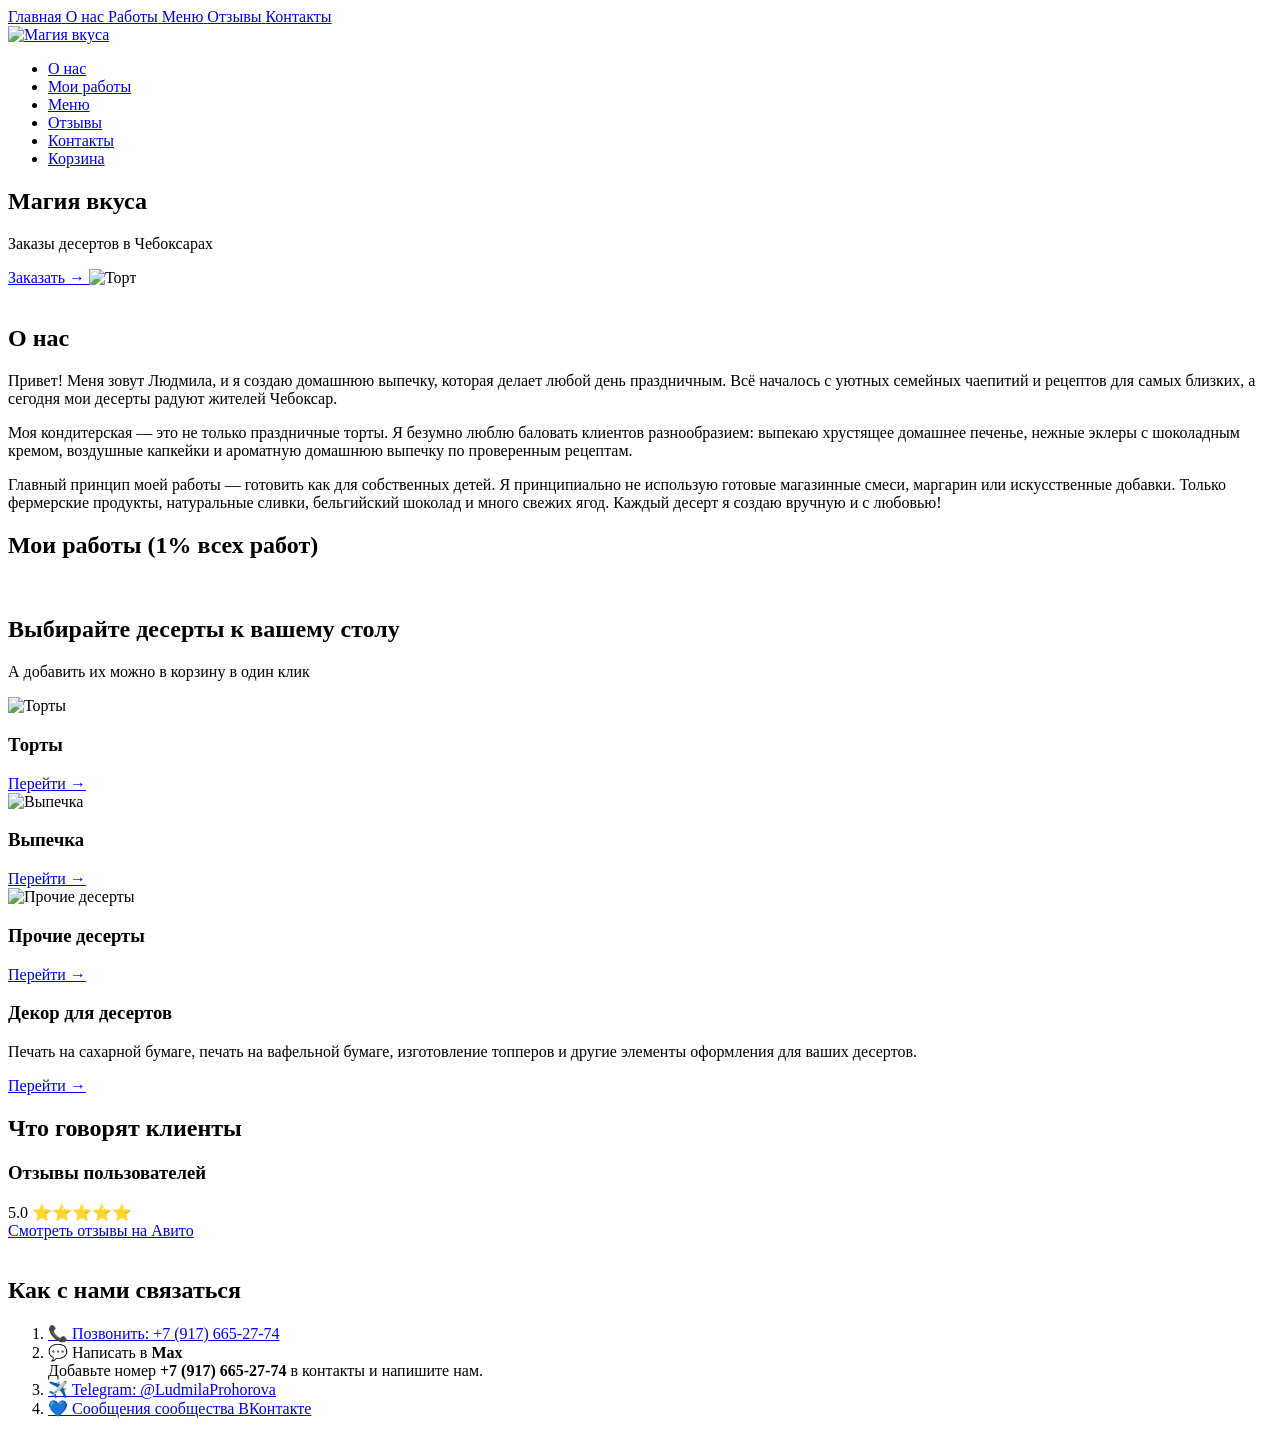
==== index.html @ 68840480 "Add files via upload" ====
<!DOCTYPE html>
<html lang="ru">
<head>
    <meta charset="UTF-8">
    <meta name="viewport" content="width=device-width, initial-scale=1.0">

    <title>Магия вкуса — Домашние торты и десерты в Чебоксарах</title>

    <meta name="description" content="Домашние торты, капкейки, печенье, выпечка, бенто-торты, печать на сахарной и вафельной бумаге, топперы. Заказать десерты в Чебоксарах.">

    <meta name="keywords" content="торты Чебоксары, домашние торты, капкейки, десерты, бенто торт, выпечка, печать на сахарной бумаге, топперы">

    <meta name="author" content="Магия вкуса">

    <meta property="og:title" content="Магия вкуса">
    <meta property="og:description" content="Домашние торты и десерты в Чебоксарах">
    <meta property="og:image" content="img/logo.png">
    <meta property="og:type" content="website">
    <meta name="viewport" content="width=device-width, initial-scale=1.0">

    <!-- Google Fonts -->
    <link rel="preconnect" href="https://fonts.googleapis.com">
    <link rel="preconnect" href="https://fonts.gstatic.com" crossorigin>
    <link href="https://fonts.googleapis.com/css2?family=Inter:wght@300;400;500;600;700;800&display=swap" rel="stylesheet">

    <link rel="stylesheet" href="css/style.css">
    <link rel="stylesheet" href="css/adaptive.css">

    <title>Магия вкуса</title>

    <link rel="icon" type="image/x-icon" href="img/favicon.ico">
    <link rel="icon" type="image/png" sizes="32x32" href="img/favicon-32.png">
    <link rel="icon" type="image/png" sizes="48x48" href="img/favicon-48.png">
</head>
<body>
<header class="header">
    <nav class="side-menu">

    <a href="#home" class="active">
        <span>Главная</span>
    </a>

    <a href="#about">
        <span>О нас</span>
    </a>

    <a href="#works">
        <span>Работы</span>
    </a>

    <a href="#catalog">
        <span>Меню</span>
    </a>

    <a href="#reviews">
        <span>Отзывы</span>
    </a>

    <a href="#contacts">
        <span>Контакты</span>
    </a>

</nav>

</nav>
    <div class="container">

        <nav class="navbar">

            <a href="index.html" class="logo">
                <img src="img/logo.png" alt="Магия вкуса">
            </a>

            <ul class="menu">
                <li><a href="index.html#about">О нас</a></li>
                <li><a href="index.html#works">Мои работы</a></li>
                <li><a href="index.html#catalog">Меню</a></li>
                <li><a href="index.html#reviews">Отзывы</a></li>
                <li><a href="index.html#contacts">Контакты</a></li>
                <li><a href="cart.html">Корзина</a></li>
            </ul>

        </nav>

    </div>
</header>
<section class="hero", id="home">
    <div class="container hero-content">

        <div class="hero-left">

            <h1>Магия вкуса</h1>

            <p>Заказы десертов в Чебоксарах</p>

            <a href="index.html#catalog" class="hero-btn">
                Заказать →
            </a>

            <img src="img/cake.png" class="cake" alt="Торт">

        </div>

        <div class="hero-right">

            <img src="img/pie.png" alt="">
            <img src="img/cookies.png" alt="">
            <img src="img/cupcake.png" alt="">
            <img src="img/eclair.png" alt="">

        </div>

    </div>
</section>
<section class="about" id="about">
    <div class="container">

        <div class="about-box">

    <h2>О нас</h2>

    <p>
        Привет! Меня зовут Людмила, и я создаю домашнюю выпечку, которая делает любой день праздничным. Всё началось с уютных семейных чаепитий и рецептов для самых близких, а сегодня мои десерты радуют жителей Чебоксар.
    </p>

    <p>
        Моя кондитерская — это не только праздничные торты. Я безумно люблю баловать клиентов разнообразием: выпекаю хрустящее домашнее печенье, нежные эклеры с шоколадным кремом, воздушные капкейки и ароматную домашнюю выпечку по проверенным рецептам.
    </p>

    <p>
        Главный принцип моей работы — готовить как для собственных детей. Я принципиально не использую готовые магазинные смеси, маргарин или искусственные добавки. Только фермерские продукты, натуральные сливки, бельгийский шоколад и много свежих ягод. Каждый десерт я создаю вручную и с любовью!
    </p>

</div>

    </div>
</section>
<section class="works" id="works">
    <div class="container">

        <h2 class="works-title">
            Мои работы <span>(1% всех работ)</span>
        </h2>

        <div class="works-box">

            <img src="img/t1.jpg" alt="">
            <img src="img/t2.jpg" alt="">
            <img src="img/t3.jpg" alt="">
            <img src="img/t4.jpg" alt="">
            <img src="img/t5.jpg" alt="">

            <img src="img/t6.jpg" alt="">
            <img src="img/t7.jpg" alt="">
            <img src="img/t8.jpg" alt="">
            <img src="img/t9.jpg" alt="">
            <img src="img/t10.jpg" alt="">

            <img src="img/t11.jpg" alt="">
            <img src="img/t12.jpg" alt="">
            <img src="img/t13.jpg" alt="">
            <img src="img/t14.jpg" alt="">
            <img src="img/t15.jpg" alt="">

        </div>

    </div>
</section>
<section class="catalog", id="catalog">
    <div class="container">

        <h2>Выбирайте десерты к вашему столу</h2>
        <p>А добавить их можно в корзину в один клик</p>

        <div class="catalog-box">

            <div class="catalog-card">
                <img src="img/t6.jpg" alt="Торты">
                <h3>Торты</h3>
                <a href="cakes.html">Перейти →</a>
            </div>

            <div class="catalog-card">
                <img src="img/t14.jpg" alt="Выпечка">
                <h3>Выпечка</h3>
                <a href="bakery.html">Перейти →</a>
            </div>

            <div class="catalog-card">
                <img src="img/t7.jpg" alt="Прочие десерты">
                <h3>Прочие десерты</h3>
                <a href="desserts.html">Перейти →</a>
            </div>

            <div class="catalog-decor">

                <alt="Декор">

                <div class="catalog-decor-info">

                    <h3>Декор для десертов</h3>

                    <p>
                        Печать на сахарной бумаге, печать на вафельной бумаге,
                        изготовление топперов и другие элементы оформления для ваших десертов.
                    </p>

                    <a href="decor.html">Перейти →</a>

                </div>

            </div>

        </div>

    </div>
</section>
<section class="reviews", id="reviews">

    <div class="reviews-header">

        <h2>Что говорят клиенты</h2>

        <div class="rating-box">

            <h3>Отзывы пользователей</h3>

            <div class="rating">
                <span class="score">5.0</span>
                ⭐⭐⭐⭐⭐
            </div>

            <a href="https://www.avito.ru/brands/3cb5f15e4f13156e96f4bce4f95b78b29a58a186ca04d9ce565fac9b9a55/all?gdlkerfdnwq=101&page_from=from_item_card_icon&iid=4516817706&sellerId=ef66aa068e5518991a8da0fc39f3d7d6"
               target="_blank"
               class="avito-btn">
                Смотреть отзывы на Авито
            </a>

        </div>

    </div>

    <div class="reviews-list">

        <img src="images/review1.png" alt="">
        <img src="images/review2.png" alt="">
        <img src="images/review3.png" alt="">
        <img src="images/review4.png" alt="">
        <img src="images/review5.png" alt="">
        <img src="images/review6.png" alt="">

    </div>

</section>
<section class="contacts", id="contacts">

    <h2>Как с нами связаться</h2>

    <ol>

        <li>
            <a href="tel:+79176652774">
                📞 Позвонить: +7 (917) 665-27-74
            </a>
        </li>

        <li>
            💬 Написать в <b>Max</b><br>
            Добавьте номер
            <b>+7 (917) 665-27-74</b>
            в контакты и напишите нам.
        </li>

        <li>
            <a href="https://t.me/LudmilaProhorova" target="_blank">
                ✈️ Telegram: @LudmilaProhorova
            </a>
        </li>

        <li>
            <a href="https://vk.com/themagicoftaste44" target="_blank">
                💙 Сообщения сообщества ВКонтакте
            </a>
        </li>

    </ol>

</section>
</body>

<script src="js/script.js"></script>

</html>
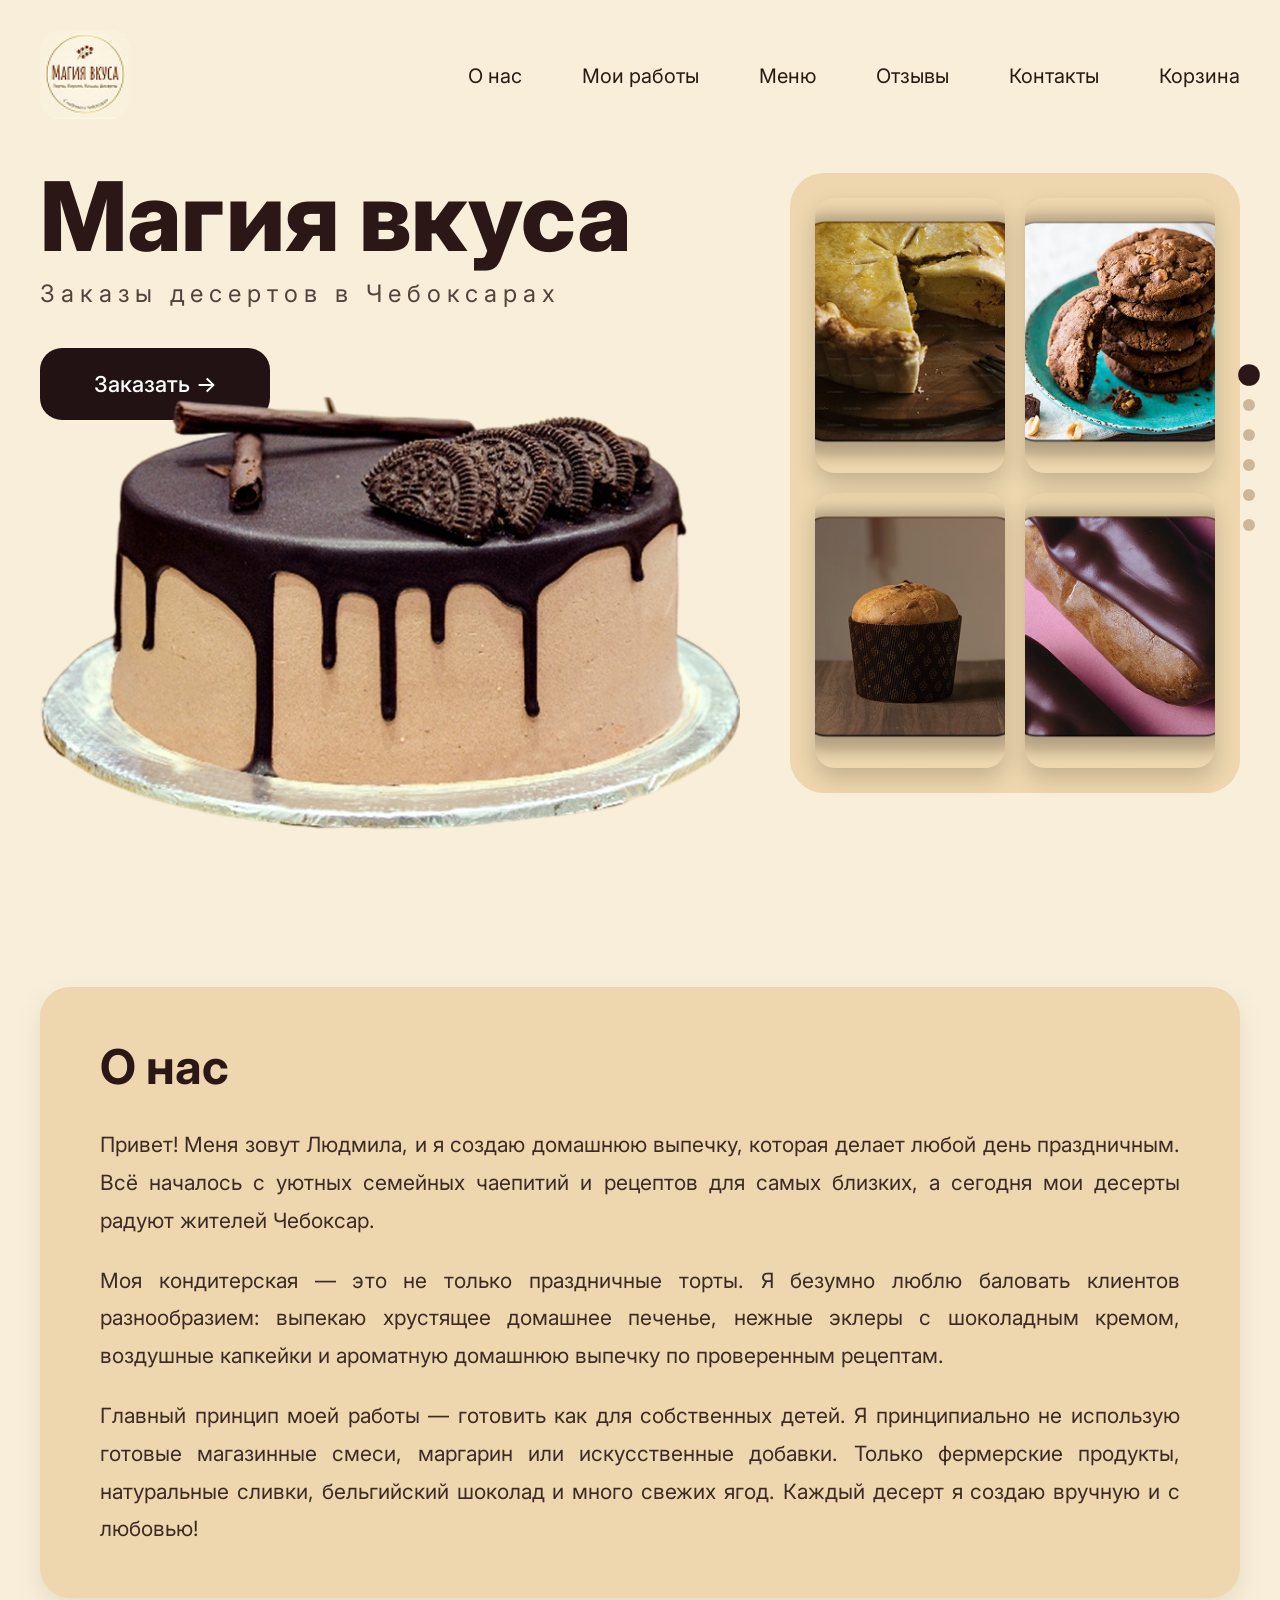
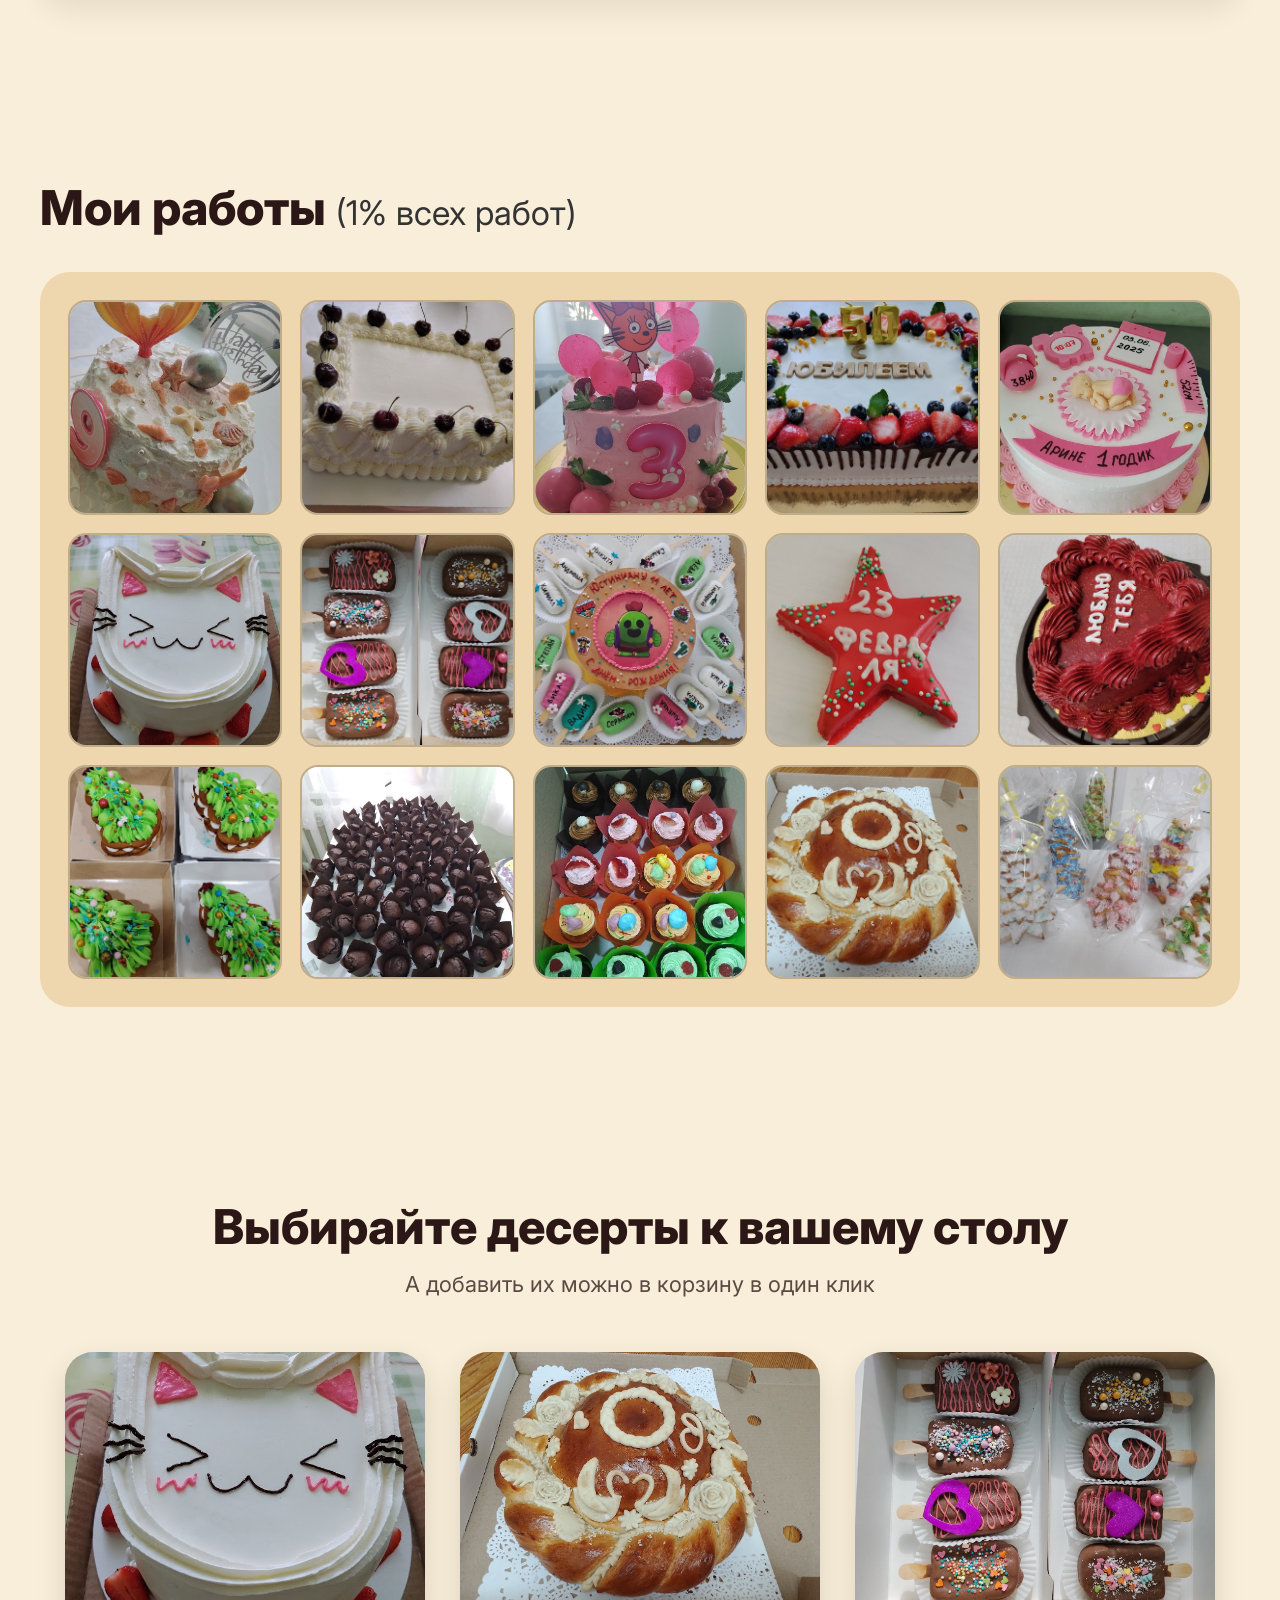
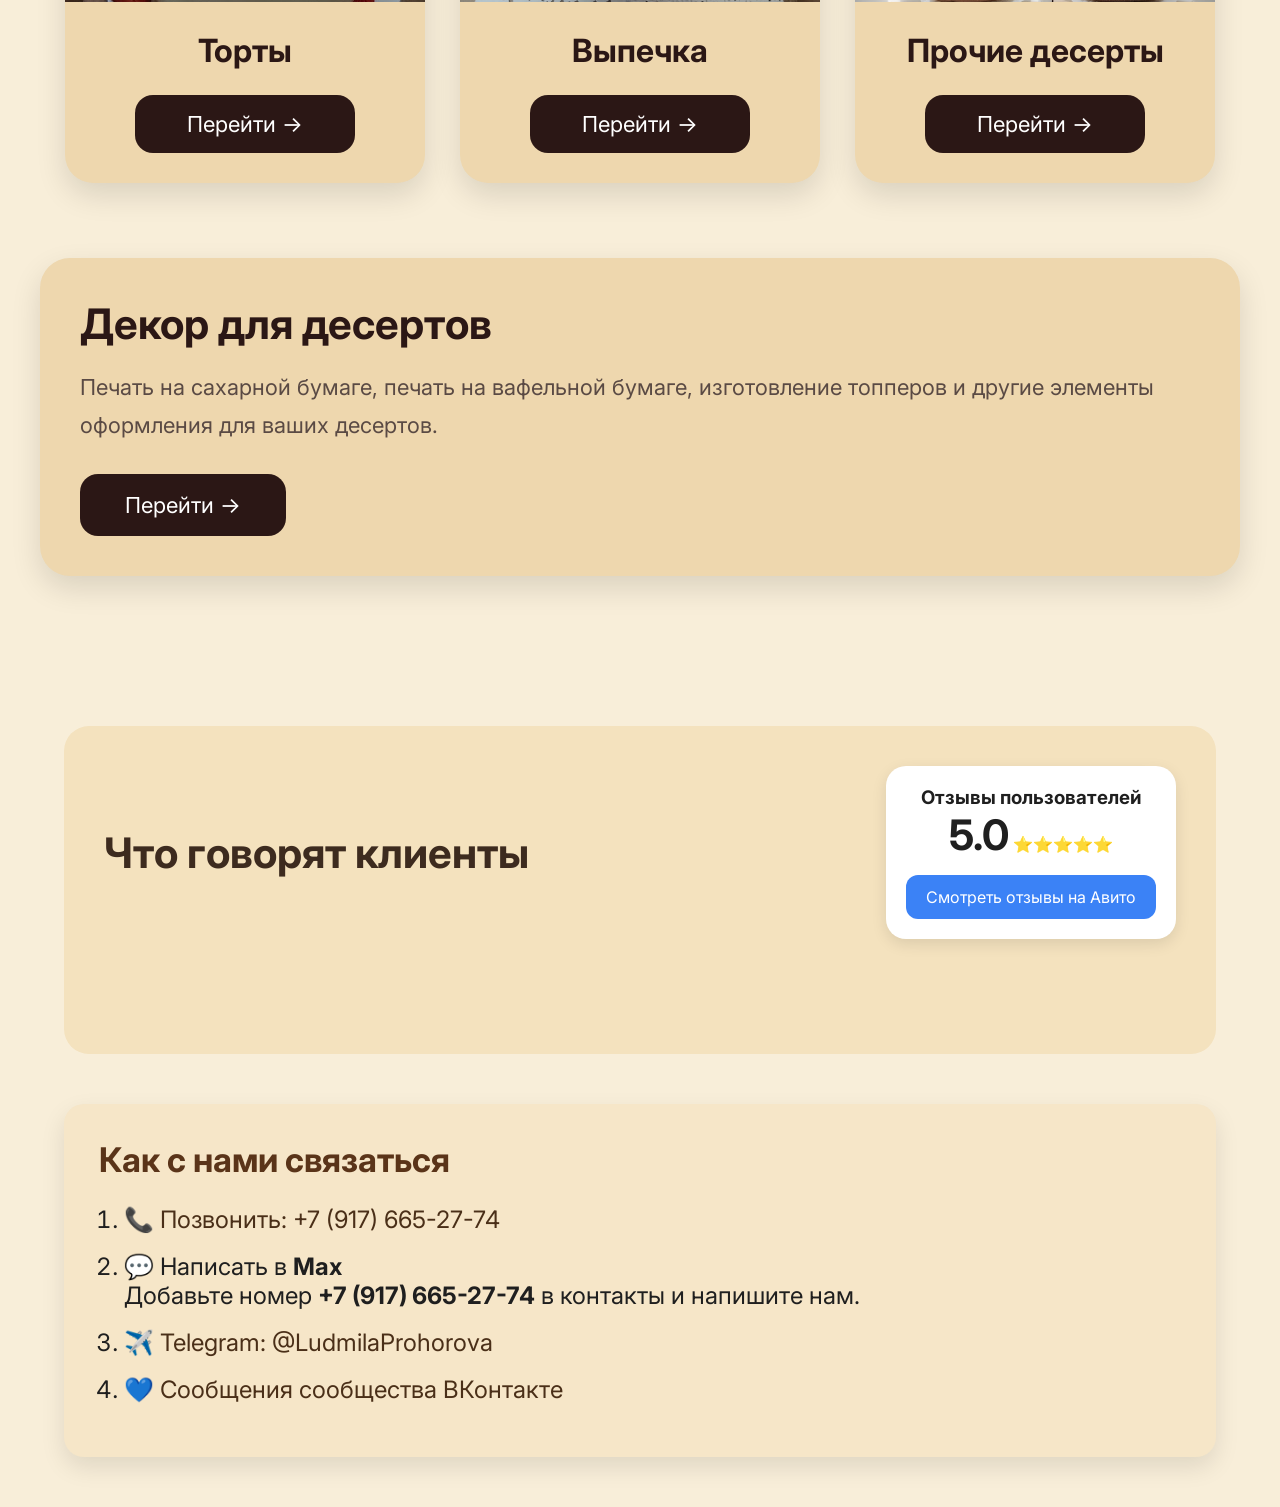
==== commit c76413fc: "Update index.html" ====
--- a/index.html
+++ b/index.html
@@ -1,293 +1,18 @@
+
 <!DOCTYPE html>
 <html lang="ru">
 <head>
     <meta charset="UTF-8">
     <meta name="viewport" content="width=device-width, initial-scale=1.0">
-
-    <title>Магия вкуса — Домашние торты и десерты в Чебоксарах</title>
-
-    <meta name="description" content="Домашние торты, капкейки, печенье, выпечка, бенто-торты, печать на сахарной и вафельной бумаге, топперы. Заказать десерты в Чебоксарах.">
-
-    <meta name="keywords" content="торты Чебоксары, домашние торты, капкейки, десерты, бенто торт, выпечка, печать на сахарной бумаге, топперы">
-
-    <meta name="author" content="Магия вкуса">
-
-    <meta property="og:title" content="Магия вкуса">
-    <meta property="og:description" content="Домашние торты и десерты в Чебоксарах">
-    <meta property="og:image" content="img/logo.png">
-    <meta property="og:type" content="website">
-    <meta name="viewport" content="width=device-width, initial-scale=1.0">
-
-    <!-- Google Fonts -->
-    <link rel="preconnect" href="https://fonts.googleapis.com">
-    <link rel="preconnect" href="https://fonts.gstatic.com" crossorigin>
-    <link href="https://fonts.googleapis.com/css2?family=Inter:wght@300;400;500;600;700;800&display=swap" rel="stylesheet">
-
-    <link rel="stylesheet" href="css/style.css">
-    <link rel="stylesheet" href="css/adaptive.css">
-
     <title>Магия вкуса</title>
-
-    <link rel="icon" type="image/x-icon" href="img/favicon.ico">
-    <link rel="icon" type="image/png" sizes="32x32" href="img/favicon-32.png">
-    <link rel="icon" type="image/png" sizes="48x48" href="img/favicon-48.png">
+    <meta http-equiv="refresh" content="0; url=./МАГИЯ%20ВКУСА/">
 </head>
 <body>
-<header class="header">
-    <nav class="side-menu">
-
-    <a href="#home" class="active">
-        <span>Главная</span>
-    </a>
-
-    <a href="#about">
-        <span>О нас</span>
-    </a>
-
-    <a href="#works">
-        <span>Работы</span>
-    </a>
-
-    <a href="#catalog">
-        <span>Меню</span>
-    </a>
-
-    <a href="#reviews">
-        <span>Отзывы</span>
-    </a>
-
-    <a href="#contacts">
-        <span>Контакты</span>
-    </a>
-
-</nav>
-
-</nav>
-    <div class="container">
-
-        <nav class="navbar">
-
-            <a href="index.html" class="logo">
-                <img src="img/logo.png" alt="Магия вкуса">
-            </a>
-
-            <ul class="menu">
-                <li><a href="index.html#about">О нас</a></li>
-                <li><a href="index.html#works">Мои работы</a></li>
-                <li><a href="index.html#catalog">Меню</a></li>
-                <li><a href="index.html#reviews">Отзывы</a></li>
-                <li><a href="index.html#contacts">Контакты</a></li>
-                <li><a href="cart.html">Корзина</a></li>
-            </ul>
-
-        </nav>
-
-    </div>
-</header>
-<section class="hero", id="home">
-    <div class="container hero-content">
-
-        <div class="hero-left">
-
-            <h1>Магия вкуса</h1>
-
-            <p>Заказы десертов в Чебоксарах</p>
-
-            <a href="index.html#catalog" class="hero-btn">
-                Заказать →
-            </a>
-
-            <img src="img/cake.png" class="cake" alt="Торт">
-
-        </div>
-
-        <div class="hero-right">
-
-            <img src="img/pie.png" alt="">
-            <img src="img/cookies.png" alt="">
-            <img src="img/cupcake.png" alt="">
-            <img src="img/eclair.png" alt="">
-
-        </div>
-
-    </div>
-</section>
-<section class="about" id="about">
-    <div class="container">
-
-        <div class="about-box">
-
-    <h2>О нас</h2>
-
     <p>
-        Привет! Меня зовут Людмила, и я создаю домашнюю выпечку, которая делает любой день праздничным. Всё началось с уютных семейных чаепитий и рецептов для самых близких, а сегодня мои десерты радуют жителей Чебоксар.
+        <a href="./МАГИЯ%20ВКУСА/">Перейти на сайт «Магия вкуса»</a>
     </p>
-
-    <p>
-        Моя кондитерская — это не только праздничные торты. Я безумно люблю баловать клиентов разнообразием: выпекаю хрустящее домашнее печенье, нежные эклеры с шоколадным кремом, воздушные капкейки и ароматную домашнюю выпечку по проверенным рецептам.
-    </p>
-
-    <p>
-        Главный принцип моей работы — готовить как для собственных детей. Я принципиально не использую готовые магазинные смеси, маргарин или искусственные добавки. Только фермерские продукты, натуральные сливки, бельгийский шоколад и много свежих ягод. Каждый десерт я создаю вручную и с любовью!
-    </p>
-
-</div>
-
-    </div>
-</section>
-<section class="works" id="works">
-    <div class="container">
-
-        <h2 class="works-title">
-            Мои работы <span>(1% всех работ)</span>
-        </h2>
-
-        <div class="works-box">
-
-            <img src="img/t1.jpg" alt="">
-            <img src="img/t2.jpg" alt="">
-            <img src="img/t3.jpg" alt="">
-            <img src="img/t4.jpg" alt="">
-            <img src="img/t5.jpg" alt="">
-
-            <img src="img/t6.jpg" alt="">
-            <img src="img/t7.jpg" alt="">
-            <img src="img/t8.jpg" alt="">
-            <img src="img/t9.jpg" alt="">
-            <img src="img/t10.jpg" alt="">
-
-            <img src="img/t11.jpg" alt="">
-            <img src="img/t12.jpg" alt="">
-            <img src="img/t13.jpg" alt="">
-            <img src="img/t14.jpg" alt="">
-            <img src="img/t15.jpg" alt="">
-
-        </div>
-
-    </div>
-</section>
-<section class="catalog", id="catalog">
-    <div class="container">
-
-        <h2>Выбирайте десерты к вашему столу</h2>
-        <p>А добавить их можно в корзину в один клик</p>
-
-        <div class="catalog-box">
-
-            <div class="catalog-card">
-                <img src="img/t6.jpg" alt="Торты">
-                <h3>Торты</h3>
-                <a href="cakes.html">Перейти →</a>
-            </div>
-
-            <div class="catalog-card">
-                <img src="img/t14.jpg" alt="Выпечка">
-                <h3>Выпечка</h3>
-                <a href="bakery.html">Перейти →</a>
-            </div>
-
-            <div class="catalog-card">
-                <img src="img/t7.jpg" alt="Прочие десерты">
-                <h3>Прочие десерты</h3>
-                <a href="desserts.html">Перейти →</a>
-            </div>
-
-            <div class="catalog-decor">
-
-                <alt="Декор">
-
-                <div class="catalog-decor-info">
-
-                    <h3>Декор для десертов</h3>
-
-                    <p>
-                        Печать на сахарной бумаге, печать на вафельной бумаге,
-                        изготовление топперов и другие элементы оформления для ваших десертов.
-                    </p>
-
-                    <a href="decor.html">Перейти →</a>
-
-                </div>
-
-            </div>
-
-        </div>
-
-    </div>
-</section>
-<section class="reviews", id="reviews">
-
-    <div class="reviews-header">
-
-        <h2>Что говорят клиенты</h2>
-
-        <div class="rating-box">
-
-            <h3>Отзывы пользователей</h3>
-
-            <div class="rating">
-                <span class="score">5.0</span>
-                ⭐⭐⭐⭐⭐
-            </div>
-
-            <a href="https://www.avito.ru/brands/3cb5f15e4f13156e96f4bce4f95b78b29a58a186ca04d9ce565fac9b9a55/all?gdlkerfdnwq=101&page_from=from_item_card_icon&iid=4516817706&sellerId=ef66aa068e5518991a8da0fc39f3d7d6"
-               target="_blank"
-               class="avito-btn">
-                Смотреть отзывы на Авито
-            </a>
-
-        </div>
-
-    </div>
-
-    <div class="reviews-list">
-
-        <img src="images/review1.png" alt="">
-        <img src="images/review2.png" alt="">
-        <img src="images/review3.png" alt="">
-        <img src="images/review4.png" alt="">
-        <img src="images/review5.png" alt="">
-        <img src="images/review6.png" alt="">
-
-    </div>
-
-</section>
-<section class="contacts", id="contacts">
-
-    <h2>Как с нами связаться</h2>
-
-    <ol>
-
-        <li>
-            <a href="tel:+79176652774">
-                📞 Позвонить: +7 (917) 665-27-74
-            </a>
-        </li>
-
-        <li>
-            💬 Написать в <b>Max</b><br>
-            Добавьте номер
-            <b>+7 (917) 665-27-74</b>
-            в контакты и напишите нам.
-        </li>
-
-        <li>
-            <a href="https://t.me/LudmilaProhorova" target="_blank">
-                ✈️ Telegram: @LudmilaProhorova
-            </a>
-        </li>
-
-        <li>
-            <a href="https://vk.com/themagicoftaste44" target="_blank">
-                💙 Сообщения сообщества ВКонтакте
-            </a>
-        </li>
-
-    </ol>
-
-</section>
+    <script>
+        window.location.replace("./МАГИЯ%20ВКУСА/");
+    </script>
 </body>
-
-<script src="js/script.js"></script>
-
-</html> +</html>
